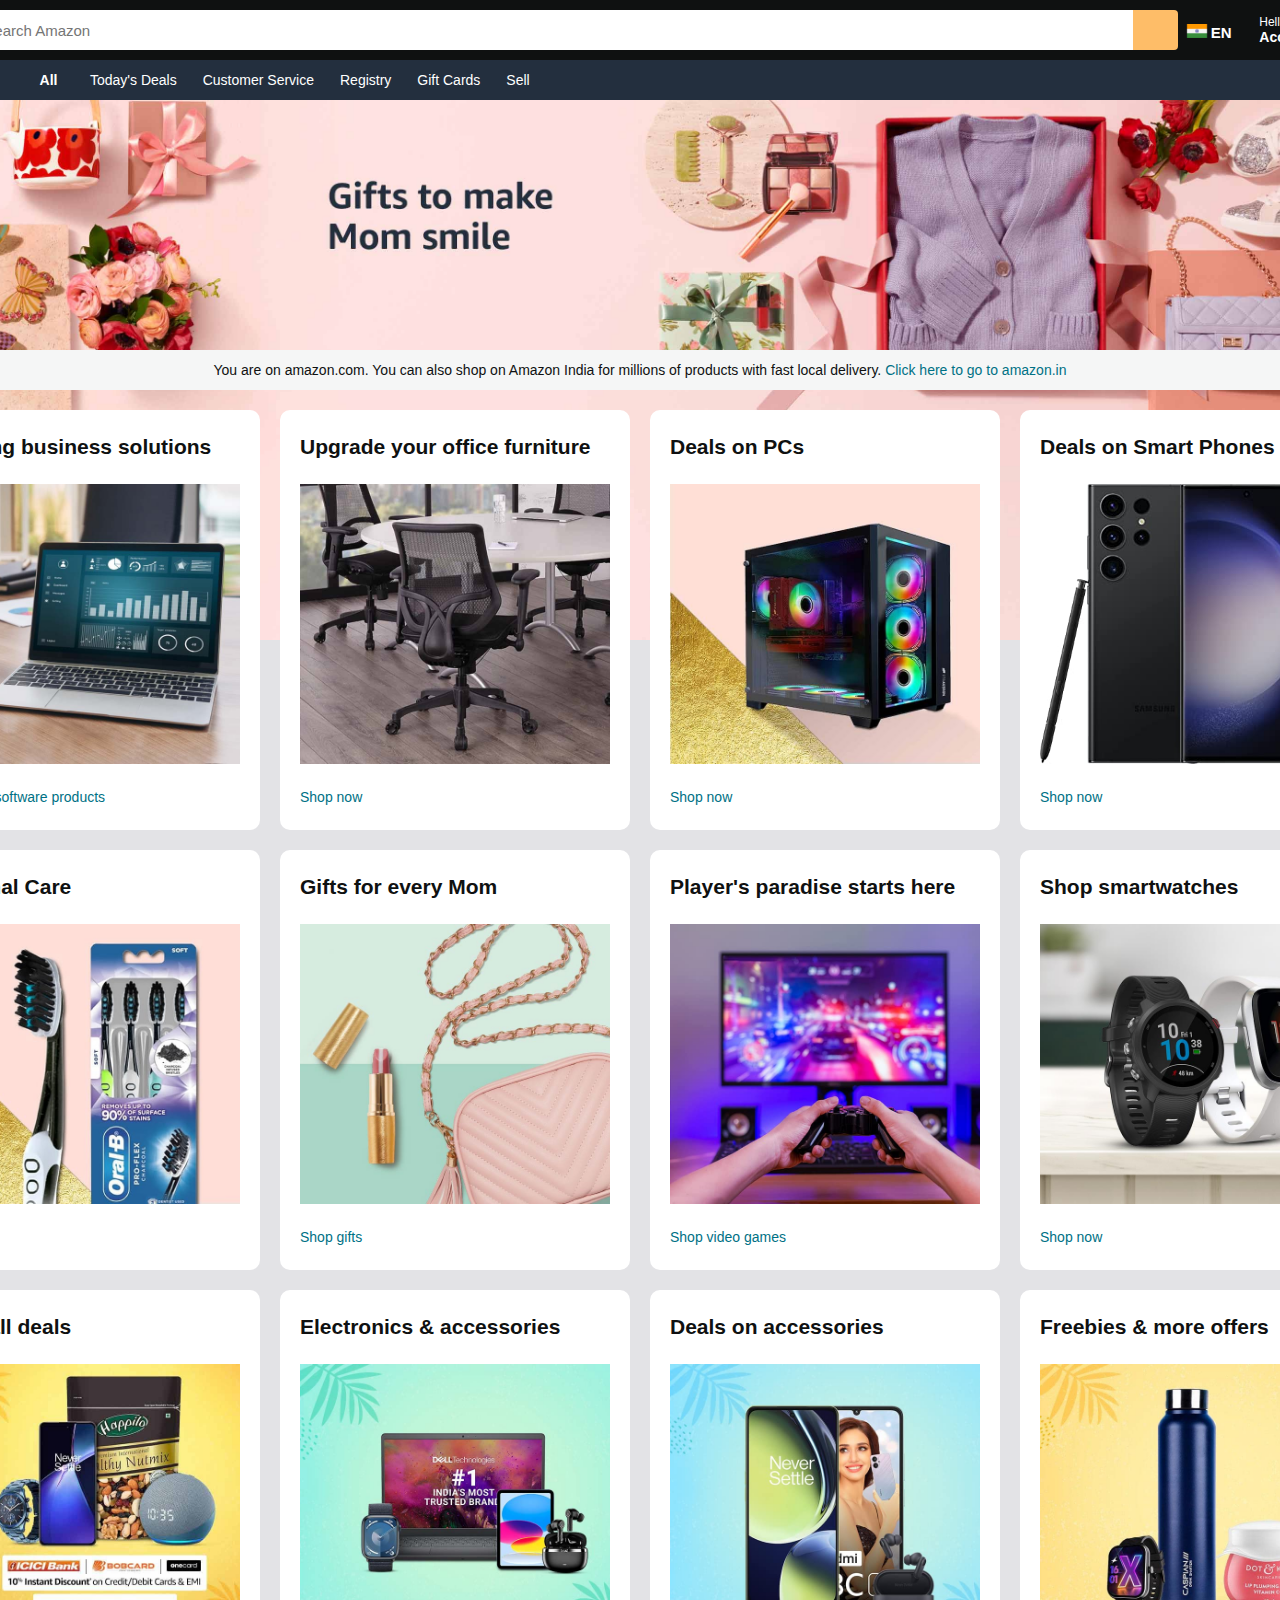
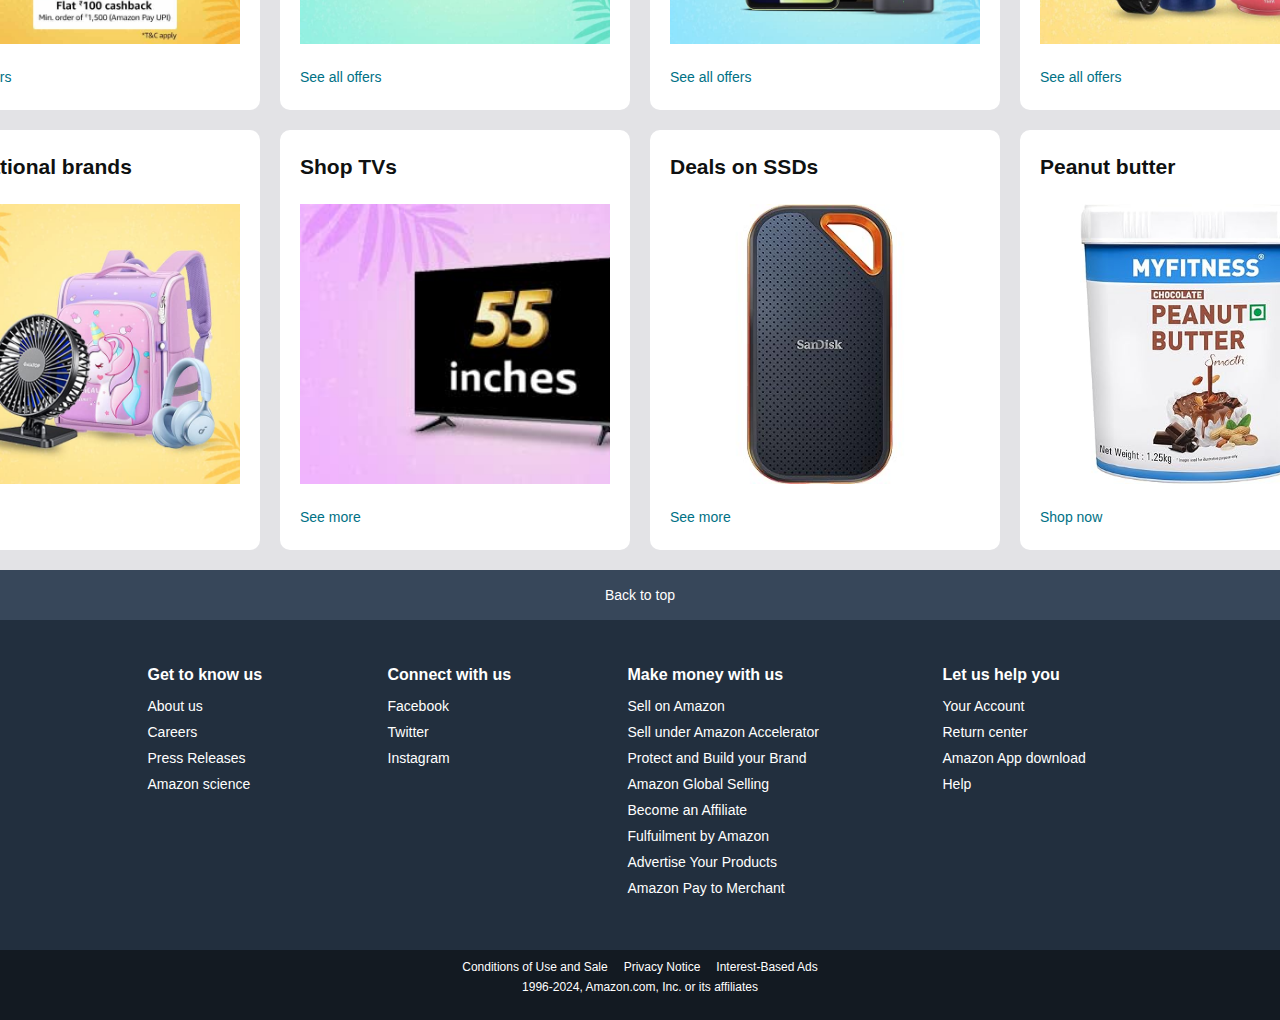
==== index.html @ 4bdab4f8 "Full Project" ====
<!DOCTYPE html>
<html lang="en">
    <head>
        <meta charset="UTF-8" />
        <meta name="viewport" content="width=device-width, initial-scale=1.0" />
        <link rel="stylesheet" href="style.css" />
        <link
            rel="stylesheet"
            href="https://cdnjs.cloudflare.com/ajax/libs/font-awesome/6.5.2/css/all.min.css"
            integrity="sha512-SnH5WK+bZxgPHs44uWIX+LLJAJ9/2PkPKZ5QiAj6Ta86w+fsb2TkcmfRyVX3pBnMFcV7oQPJkl9QevSCWr3W6A=="
            crossorigin="anonymous"
            referrerpolicy="no-referrer"
        />
        <title>Amazon</title>
    </head>
    <body>
        <head>
            <nav>
                <div class="nav1">
                    <div class="nav-left">
                        <div id="nav-logo" class="border">
                            <a href=""></a>
                        </div>
                        <div id="nav-location" class="border">
                            <div id="nav-location-logo">
                                <i class="fa-solid fa-location-dot"></i>
                            </div>
                            <div id="nav-location-text">
                                <span id="add-first">Deliver to</span>
                                <span id="add-second">India</span>
                            </div>
                        </div>
                    </div>

                    <div class="nav-fill">
                        <select id="search-dropdown">
                            <option>All</option>
                        </select>

                        <div id="search-box">
                            <input
                                id="search-box-text"
                                placeholder="Search Amazon"
                            />
                        </div>

                        <div id="search-button">
                            <i class="fa-solid fa-magnifying-glass"></i>
                        </div>
                    </div>

                    <div class="nav-tools">
                        <div id="nav-language" class="border">
                            <div id="nav-language-flag"></div>
                            <span id="nav-language-text"> EN </span>
                            <span id="nav-language-arrow">
                                <i class="fa-solid fa-caret-down"></i>
                            </span>
                        </div>

                        <div id="nav-signin" class="border">
                            <div id="nav-signin-text1">Hello, sign in</div>
                            <span id="nav-signin-text2"> Account & Lists </span>
                            <span id="nav-signin-arrow">
                                <i class="fa-solid fa-caret-down"></i>
                            </span>
                        </div>

                        <div id="nav-orders" class="border">
                            <div id="nav-orders-text1">Returns</div>
                            <div id="nav-orders-text2">& Orders</div>
                        </div>

                        <div id="nav-cart" class="border">
                            <div id="nav-cart-logo">
                                <i class="fa-solid fa-cart-arrow-down"></i>
                            </div>
                            <div id="nav-cart-text">Cart</div>
                        </div>
                    </div>
                </div>

                <div class="nav2">
                    <div id="nav2-sidebar-menu" class="border">
                        <div id="nav2-sidebar-menu-logo">
                            <i class="fa-solid fa-bars"></i>
                        </div>
                        <div id="nav2-sidebar-menu-text">All</div>
                    </div>

                    <div id="nav2-text" class="border">Today's Deals</div>
                    <div id="nav2-text" class="border">Customer Service</div>
                    <div id="nav2-text" class="border">Registry</div>
                    <div id="nav2-text" class="border">Gift Cards</div>
                    <div id="nav2-text" class="border">Sell</div>
                </div>
            </nav>
        </head>

        <main>
            <div class="main-section">
                <div class="hero-section">
                    <div class="hero-message">
                        <span>
                            You are on amazon.com. You can also shop on Amazon
                            India for millions of products with fast local
                            delivery.
                            <a href="https://www.amazon.in">Click here to go to amazon.in</a>
                        </span>
                    </div>
                </div>

                <div class="shop-section">
                    <div class="box1" id="hover">
                        <h2>Creating business solutions</h2>
                        <div id="image1"></div>
                        <div id="box1-link">
                            <a href="work.html">See more software products</a>
                        </div>
                    </div>
                    <div class="box2" id="hover">
                        <h2>Upgrade your office furniture</h2>
                        <div id="image2"></div>
                        <div id="box2-link">
                            <a href="work.html">Shop now</a>
                        </div>
                    </div>
                    <div class="box3" id="hover">
                        <h2>Deals on PCs</h2>
                        <div id="image3"></div>
                        <div id="box3-link">
                            <a href="work.html">Shop now</a>
                        </div>
                    </div>
                    <div class="box4" id="hover">
                        <h2>Deals on Smart Phones</h2>
                        <div id="image4"></div>
                        <div id="box4-link">
                            <a href="work.html">Shop now</a>
                        </div>
                    </div>
                </div>

                <div class="shop-section2">
                    <div class="box5" id="hover">
                        <h2>Personal Care</h2>
                        <div id="image5"></div>
                        <div id="box5-link">
                            <a href="work.html">See more</a>
                        </div>
                    </div>
                    <div class="box6" id="hover">
                        <h2>Gifts for every Mom</h2>
                        <div id="image6"></div>
                        <div id="box6-link">
                            <a href="work.html">Shop gifts</a>
                        </div>
                    </div>
                    <div class="box7" id="hover">
                        <h2>Player's paradise starts here</h2>
                        <div id="image7"></div>
                        <div id="box7-link">
                            <a href="work.html">Shop video games</a>
                        </div>
                    </div>
                    <div class="box8" id="hover">
                        <h2>Shop smartwatches</h2>
                        <div id="image8"></div>
                        <div id="box8-link">
                            <a href="work.html">Shop now</a>
                        </div>
                    </div>
                </div>

                <div class="shop-section3">
                    <div class="box9" id="hover">
                        <h2>Shop all deals</h2>
                        <div id="image9"></div>
                        <div id="box9-link">
                            <a href="work.html">See all offers</a>
                        </div>
                    </div>
                    <div class="box10" id="hover">
                        <h2>Electronics & accessories</h2>
                        <div id="image10"></div>
                        <div id="box10-link">
                            <a href="work.html">See all offers</a>
                        </div>
                    </div>
                    <div class="box11" id="hover">
                        <h2>Deals on accessories</h2>
                        <div id="image11"></div>
                        <div id="box11-link">
                            <a href="work.html">See all offers</a>
                        </div>
                    </div>
                    <div class="box12" id="hover">
                        <h2>Freebies & more offers</h2>
                        <div id="image12"></div>
                        <div id="box12-link">
                            <a href="work.html">See all offers</a>
                        </div>
                    </div>
                </div>

                <div class="shop-section4">
                    <div class="box13" id="hover">
                        <h2>International brands</h2>
                        <div id="image13"></div>
                        <div id="box13-link">
                            <a href="work.html">See more</a>
                        </div>
                    </div>
                    <div class="box14" id="hover">
                        <h2>Shop TVs</h2>
                        <div id="image14"></div>
                        <div id="box14-link">
                            <a href="work.html">See more</a>
                        </div>
                    </div>
                    <div class="box15" id="hover">
                        <h2>Deals on SSDs</h2>
                        <div id="image15"></div>
                        <div id="box15-link">
                            <a href="work.html">See more</a>
                        </div>
                    </div>
                    <div class="box16" id="hover">
                        <h2>Peanut butter</h2>
                        <div id="image16"></div>
                        <div id="box16-link">
                            <a href="work.html">Shop now</a>
                        </div>
                    </div>
                </div>
            </div>
            <div class="blank-canvas"></div>
        </main>

        <footer>
            <div class="footer-bar">
                <a href="index.html">Back to top</a>
            </div>
            <div class="footer-content">
                <div class="footer-textbox1">
                    <div>
                        <h4>Get to know us</h4>
                    </div>
                    <div id="footer-a">
                        <a>About us</a>
                    </div>
                    <div id="footer-a">
                        <a>Careers</a>
                    </div>
                    <div id="footer-a">
                        <a>Press Releases</a>
                    </div>
                    <div id="footer-a">
                        <a>Amazon science</a>
                    </div>
                </div>
                <div class="space"></div>
                <div class="footer-textbox2">
                    <div>
                        <h4>Connect with us</h4>
                    </div>
                    <div id="footer-a">
                        <a>Facebook</a>
                    </div>
                    <div id="footer-a">
                        <a>Twitter</a>
                    </div>
                    <div id="footer-a">
                        <a>Instagram</a>
                    </div>
                </div>
                <div class="space"></div>
                <div class="footer-textbox3">
                    <div>
                        <h4>Make money with us</h4>
                    </div>
                    <div id="footer-a">
                        <a>Sell on Amazon</a>
                    </div>
                    <div id="footer-a">
                        <a>Sell under Amazon Accelerator</a>
                    </div>
                    <div id="footer-a">
                        <a>Protect and Build your Brand</a>
                    </div>
                    <div id="footer-a">
                        <a>Amazon Global Selling</a>
                    </div>
                    <div id="footer-a">
                        <a>Become an Affiliate</a>
                    </div>
                    <div id="footer-a">
                        <a>Fulfuilment by Amazon</a>
                    </div>
                    <div id="footer-a">
                        <a>Advertise Your Products</a>
                    </div>
                    <div id="footer-a">
                        <a>Amazon Pay to Merchant</a>
                    </div>
                </div>
                <div class="space"></div>
                <div class="footer-textbox4">
                    <div>
                        <h4>Let us help you</h4>
                    </div>
                    <div id="footer-a">
                        <a>Your Account</a>
                    </div>
                    <div id="footer-a">
                        <a>Return center</a>
                    </div>
                    <div id="footer-a">
                        <a>Amazon App download</a>
                    </div>
                    <div id="footer-a">
                        <a>Help</a>
                    </div>
                </div>
            </div>
            <div class="footer-end">
                <div id="footer-end-text1">
                    <div>Conditions of Use and Sale</div>
                    <div>Privacy Notice</div>
                    <div>Interest-Based Ads</div>
                </div>
                <div id="footer-end-text2">
                    <div>
                        <i class="fa-regular fa-copyright"></i>
                        1996-2024, Amazon.com, Inc. or its affiliates
                    </div>
                </div>
            </div>
        </footer>
    </body>
</html>
---- style.css ----
* {
    margin: 0;
    padding: 0;
    font-family: Arial, Helvetica, sans-serif;
}

body {
    background-color: #e3e3e6;
}

/* hover effect for boxs */
#hover:hover {
    transition: transform 0.3s ease;
    transform: scale(1.1);
}
#hover {
    transition: transform 0.5s ease;
    transform: scale(1);
    border-radius: 10px;
}
#hover a {
    text-decoration: none;
    color: #007185;
}
#hover a:hover {
    cursor: pointer;
    text-decoration: underline;
    color: #C7511F;
}

/* nav1 */
.nav1 {
    height: 60px;
    background-color: #0f1111;
    display: flex;
    align-items: center;
    justify-content: center;
}

/* nav left */
.nav-left {
    height: 60px;
    width: 224.63px;
    display: flex;
    align-items: center;
    justify-content: center;
}

.border {
    border: 1px solid transparent;
    border-radius: 3px;
}
/* border hover effect */
.border:hover {
    border-color: white;
    cursor: pointer;
}

#nav-logo {
    background-image: url(Assets/amazon_logo.png);
    background-size: cover;
    height: 50px;
    width: 113px;
    margin: 1px;
    padding: 0px 8px 0px 5px;
}

#nav-location {
    color: white;
    height: 50px;
    width: 90px;
    margin: 5px 2px 5px 0px;
    padding: 0px 9px;
    display: flex;
    align-items: center;
    justify-content: center;
}

#nav-location-logo {
    margin: 8px 8px 0px 8px;
}

#nav-location-text {
    font-size: 12px;
}

#add-first {
    color: #cccccc;
}

#add-second {
    font-size: 14px;
    font-weight: bolder;
}

/* nav-fill */
.nav-fill {
    height: 60px;
    width: 1295.52px;
    font-size: 14px;
    display: flex;
    align-items: center;
    justify-content: center;
}

#search-dropdown {
    height: 40px;
    width: 52px;
    background-color: #e6e6e6;
    padding: 0px 0px 0px 5px;
    border-top-left-radius: 4px;
    border-bottom-left-radius: 4px;
    border: 0px;
}
#search-dropdown:hover {
    opacity: 0.9;
    cursor: pointer;
}

#search-box {
    height: 40px;
    width: 1155.52;
    padding: 0px;
    margin: 0px;
    border: 0px;
}
#search-box-text {
    height: 24px;
    width: 1149px;
    padding: 8px 0px 8px 6px;
    border: 0px;
    font-size: 15px;
}

#search-button {
    height: 40px;
    width: 45px;
    font-size: 21px;
    border: 0px;
    border-top-right-radius: 4px;
    border-bottom-right-radius: 4px;
    background-color: #febd68;
    display: flex;
    align-items: center;
    justify-content: center;
}
#search-button:hover {
    opacity: 0.9;
    cursor: pointer;
}

/* nav-tools */
.nav-tools {
    height: 60px;
    width: 400px;
    font-size: 14px;
    display: flex;
    align-items: center;
    justify-content: center;
}

/* nav-language select box */
#nav-language {
    height: 50px;
    width: 74px;
    color: white;
    display: flex;
    justify-content: center;
    align-items: center;
}

#nav-language-flag {
    background-image: url(Assets/indian_flag.png);
    background-size: cover;
    height: 20px;
    width: 22px;
}

#nav-language-text {
    height: 11px;
    width: 20px;
    font-size: 15px;
    font-weight: bold;
    text-align: center;
    padding-left: 3px;
    padding-bottom: 2px;
}

#nav-language-arrow {
    height: 4px;
    width: 8px;
    text-align: center;
    padding: 0px 0px 4px 3px;
}

/* nav-signin box */
#nav-signin {
    height: 50px;
    width: 132px;
    color: white;
    padding: 0px 9px 0px 9px;
}

#nav-signin-text1 {
    font-size: 12px;
    padding: 10px 0px 0px 0px;
}

#nav-signin-text2 {
    font-weight: bold;
}

#nav-signin-arrow {
    font-size: 10px;
}

/* nav-orders box */
#nav-orders {
    height: 50px;
    width: 77px;
    color: white;
    padding: 0px 9px 0px 9px;
}

#nav-orders-text1 {
    font-size: 12px;
    padding: 10px 0px 0px 0px;
}

#nav-orders-text2 {
    font-weight: bold;
}

/* nav-cart box */
#nav-cart {
    height: 50px;
    width: 84px;
    color: white;
    font-size: 14px;
    padding: 0px 9px 0px 5px;
    display: flex;
    align-items: center;
    justify-content: center;
}

#nav-cart-logo {
    font-size: 28px;
}

#nav-cart-text {
    padding-top: 15px;
    font-weight: bold;
}

/* nav2 */
.nav2 {
    height: 40px;
    background-color: #232f3e;
    color: white;
    font-size: 14px;
    padding: 0px 0px 0px 15px;
    display: flex;
    align-items: center;
    justify-content: flex-start;
}

#nav2-sidebar-menu {
    height: 36px;
    width: 60px;
    display: flex;
    align-items: center;
    justify-content: center;
}

#nav2-sidebar-menu-logo {
    font-size: 20px;
}

#nav2-sidebar-menu-text {
    font-weight: bold;
    padding-left: 5px;
}

#nav2-text {
    padding: 10px 12px 10px 12px;
}

/* main */
.main-section {
    background-color: #e3e3e6;
    color: #0f1111;
    font-size: 14px;
    display: flex;
    justify-content: center;
}

/* hero section */
.hero-section {
    background-image: url(Assets/hero_image.jpg);
    background-size: cover;
    height: 540px;
    width: 1500px;
    margin: 0px 210px 0px 210px;
    display: flex;
    align-items: center;
    justify-content: center;
    border-radius: 0px 0px 50px 50px;
}

.hero-message {
    width: 1460px;
    height: 40px;
    background-color: #f5f6f6;
    display: flex;
    align-items: center;
    justify-content: center;
    border-radius: 10px;
}

.hero-message a {
    color: #007185;
    text-decoration: none;
}
.hero-message a:hover {
    cursor: pointer;
    color: #C7511F;
}

/* shop section  */
.shop-section {
    height: 450px;
    width: 1500px;
    position: absolute;
    top: 395px;
    display: flex;
    justify-content: space-evenly;
    align-items: center;
}

/* box 1 */
.box1 {
    height: 420px;
    width: 350px;
    background-color: white;
}
.box1 h2 {
    padding: 25px 20px 25px 20px;
}
#image1 {
    height: 280px;
    background-image: url(Assets/box1_image.jpg);
    background-size: cover;
    margin: 0px 20px 0px 20px;
}
#box1-link {
    padding: 25px 20px 25px 20px;
}

/* box 2 */
.box2 {
    height: 420px;
    width: 350px;
    background-color: white;
}
.box2 h2 {
    padding: 25px 20px 25px 20px;
}
#image2 {
    height: 280px;
    background-image: url(Assets/box2_image.jpg);
    background-size: cover;
    margin: 0px 20px 0px 20px;
}
#box2-link {
    padding: 25px 20px 25px 20px;
}

/* box 3 */
.box3 {
    height: 420px;
    width: 350px;
    background-color: white;
}
.box3 h2 {
    padding: 25px 20px 25px 20px;
}
#image3 {
    height: 280px;
    background-image: url(Assets/box3_image.jpg);
    background-size: cover;
    margin: 0px 20px 0px 20px;
}
#box3-link {
    padding: 25px 20px 25px 20px;
}

/* box 4 */
.box4 {
    height: 420px;
    width: 350px;
    background-color: white;
}
.box4 h2 {
    padding: 25px 20px 25px 20px;
}
#image4 {
    height: 280px;
    width: 270px;
    background-image: url(Assets/box4_image.jpg);
    background-size: cover;
    margin: 0px 20px 0px 20px;
}
#box4-link {
    padding: 25px 20px 25px 20px;
}

.shop-section2 {
    height: 450px;
    width: 1500px;
    display: flex;
    justify-content: space-evenly;
    align-items: center;
    position: absolute;
    top: 835px;
}

/* box 5 */
.box5 {
    height: 420px;
    width: 350px;
    background-color: white;
}
.box5 h2 {
    padding: 25px 20px 25px 20px;
}
#image5 {
    height: 280px;
    background-image: url(Assets/box5_image.jpg);
    background-size: cover;
    margin: 0px 20px 0px 20px;
}
#box5-link {
    padding: 25px 20px 25px 20px;
}

/* box 6 */
.box6 {
    height: 420px;
    width: 350px;
    background-color: white;
}
.box6 h2 {
    padding: 25px 20px 25px 20px;
}
#image6 {
    height: 280px;
    background-image: url(Assets/box6_image.jpg);
    background-size: cover;
    margin: 0px 20px 0px 20px;
}
#box6-link {
    padding: 25px 20px 25px 20px;
}

/* box 7 */
.box7 {
    height: 420px;
    width: 350px;
    background-color: white;
}
.box7 h2 {
    padding: 25px 20px 25px 20px;
}
#image7 {
    height: 280px;
    background-image: url(Assets/box7_image.jpg);
    background-size: cover;
    margin: 0px 20px 0px 20px;
}
#box7-link {
    padding: 25px 20px 25px 20px;
}

/* box 8 */
.box8 {
    height: 420px;
    width: 350px;
    background-color: white;
}
.box8 h2 {
    padding: 25px 20px 25px 20px;
}
#image8 {
    height: 280px;
    background-image: url(Assets/box8_image.jpg);
    background-size: cover;
    margin: 0px 20px 0px 20px;
}
#box8-link {
    padding: 25px 20px 25px 20px;
}

.shop-section3 {
    height: 450px;
    width: 1500px;
    display: flex;
    position: absolute;
    align-items: center;
    justify-content: space-evenly;
    top: 1275px;
}

/* box 9 */
.box9 {
    height: 420px;
    width: 350px;
    background-color: white;
}
.box9 h2 {
    padding: 25px 20px 25px 20px;
}
#image9 {
    height: 280px;
    background-image: url(Assets/box9_image.jpg);
    background-size: cover;
    margin: 0px 20px 0px 20px;
}
#box9-link {
    padding: 25px 20px 25px 20px;
}

/* box 10 */
.box10 {
    height: 420px;
    width: 350px;
    background-color: white;
}
.box10 h2 {
    padding: 25px 20px 25px 20px;
}
#image10 {
    height: 280px;
    background-image: url(Assets/box10_image.jpg);
    background-size: cover;
    margin: 0px 20px 0px 20px;
}
#box10-link {
    padding: 25px 20px 25px 20px;
}

/* box 11 */
.box11 {
    height: 420px;
    width: 350px;
    background-color: white;
}
.box11 h2 {
    padding: 25px 20px 25px 20px;
}
#image11 {
    height: 280px;
    background-image: url(Assets/box11_image.jpg);
    background-size: cover;
    margin: 0px 20px 0px 20px;
}
#box11-link {
    padding: 25px 20px 25px 20px;
}

/* box 12 */
.box12 {
    height: 420px;
    width: 350px;
    background-color: white;
}
.box12 h2 {
    padding: 25px 20px 25px 20px;
}
#image12 {
    height: 280px;
    background-image: url(Assets/box12_image.jpg);
    background-size: cover;
    margin: 0px 20px 0px 20px;
}
#box12-link {
    padding: 25px 20px 25px 20px;
}

.shop-section4 {
    height: 450px;
    width: 1500px;
    display: flex;
    justify-content: space-evenly;
    align-items: center;
    position: absolute;
    top: 1715px;
}

/* box 13 */
.box13 {
    height: 420px;
    width: 350px;
    background-color: white;
}
.box13 h2 {
    padding: 25px 20px 25px 20px;
}
#image13 {
    height: 280px;
    background-image: url(Assets/box13_image.jpg);
    background-size: cover;
    margin: 0px 20px 0px 20px;
}
#box13-link {
    padding: 25px 20px 25px 20px;
}

/* box 14 */
.box14 {
    height: 420px;
    width: 350px;
    background-color: white;
}
.box14 h2 {
    padding: 25px 20px 25px 20px;
}
#image14 {
    height: 280px;
    background-image: url(Assets/box14_image.jpg);
    background-size: cover;
    margin: 0px 20px 0px 20px;
}
#box14-link {
    padding: 25px 20px 25px 20px;
}

/* box 15 */
.box15 {
    height: 420px;
    width: 350px;
    background-color: white;
}
.box15 h2 {
    padding: 25px 20px 25px 20px;
}
#image15 {
    height: 280px;
    background-image: url(Assets/box15_image.jpg);
    background-size: cover;
    margin: 0px 90px 0px 30px;
}
#box15-link {
    padding: 25px 20px 25px 20px;
}

/* box 16 */
.box16 {
    height: 420px;
    width: 350px;
    background-color: white;
}
.box16 h2 {
    padding: 25px 20px 25px 20px;
}
#image16 {
    height: 280px;
    background-image: url(Assets/box16_image.jpg);
    background-size: cover;
    margin: 0px 60px 0px 60px;
}
#box16-link {
    padding: 25px 20px 25px 20px;
}

/* Blank canvas */
.blank-canvas {
    height: 1530px;
    width: 100%;
    background-color: transparent;
}

/* footer */
.footer-bar {
    height: 50px;
    background-color: #37475a;
    display: flex;
    align-items: center;
    justify-content: center;
    color: white;
    font-size: 14px;
}
.footer-bar a {
    color: white;
    text-decoration: none;
}
.footer-bar:hover {
    opacity: 0.9;
    cursor: pointer;
}

.footer-content {
    height: 330px;
    background-color: #222f3e;
    color: white;
    display: flex;
    justify-content: center;
    align-items: center;
}

.footer-textbox1 {
    width: 140px;
    height: 250px;
}
.footer-textbox1 h4 {
    font-weight: bolder;
    margin: 6px 0px 14px;
}
#footer-a {
    color: #ffffff;
    font-size: 14px;
    font-weight: lighter;
    margin: 10px 0px 10px 0px;
}

.footer-textbox2 {
    width: 140px;
    height: 250px;
}
.footer-textbox2 h4 {
    font-weight: bolder;
    margin: 6px 0px 14px;
}
#footer-a {
    color: #ffffff;
    font-size: 14px;
    font-weight: lighter;
    margin: 10px 0px 10px 0px;
}

.footer-textbox3 {
    width: 215px;
    height: 250px;
}
.footer-textbox3 h4 {
    font-weight: bolder;
    margin: 6px 0px 14px;
}
#footer-a {
    color: #ffffff;
    font-size: 14px;
    font-weight: lighter;
    margin: 10px 0px 10px 0px;
}

.footer-textbox4 {
    width: 190px;
    height: 250px;
}
.footer-textbox4 h4 {
    font-weight: bolder;
    margin: 6px 0px 14px;
}
#footer-a {
    color: #ffffff;
    font-size: 14px;
    font-weight: lighter;
    margin: 10px 0px 10px 0px;
}
#footer-a:hover {
    text-decoration: underline;
    cursor: pointer;
}

.space {
    width: 100px;
    height: 250px;
}

/* footer end */
.footer-end {
    height: 50px;
    padding: 10px 0px 10px 0px;
    background-color: #131a22;
    color: white;
    font-size: 12px;
}

#footer-end-text1 {
    display: flex;
    justify-content: center;
    align-items: center;
}

#footer-end-text1 div {
    margin: 0px 8px 0px 8px;
}
#footer-end-text1:hover {
    text-decoration: underline;
    cursor: pointer;
}

#footer-end-text2 {
    display: flex;
    justify-content: center;
    align-items: center;
}

#footer-end-text2 div {
    margin: 6px 10px 6px 10px;
}
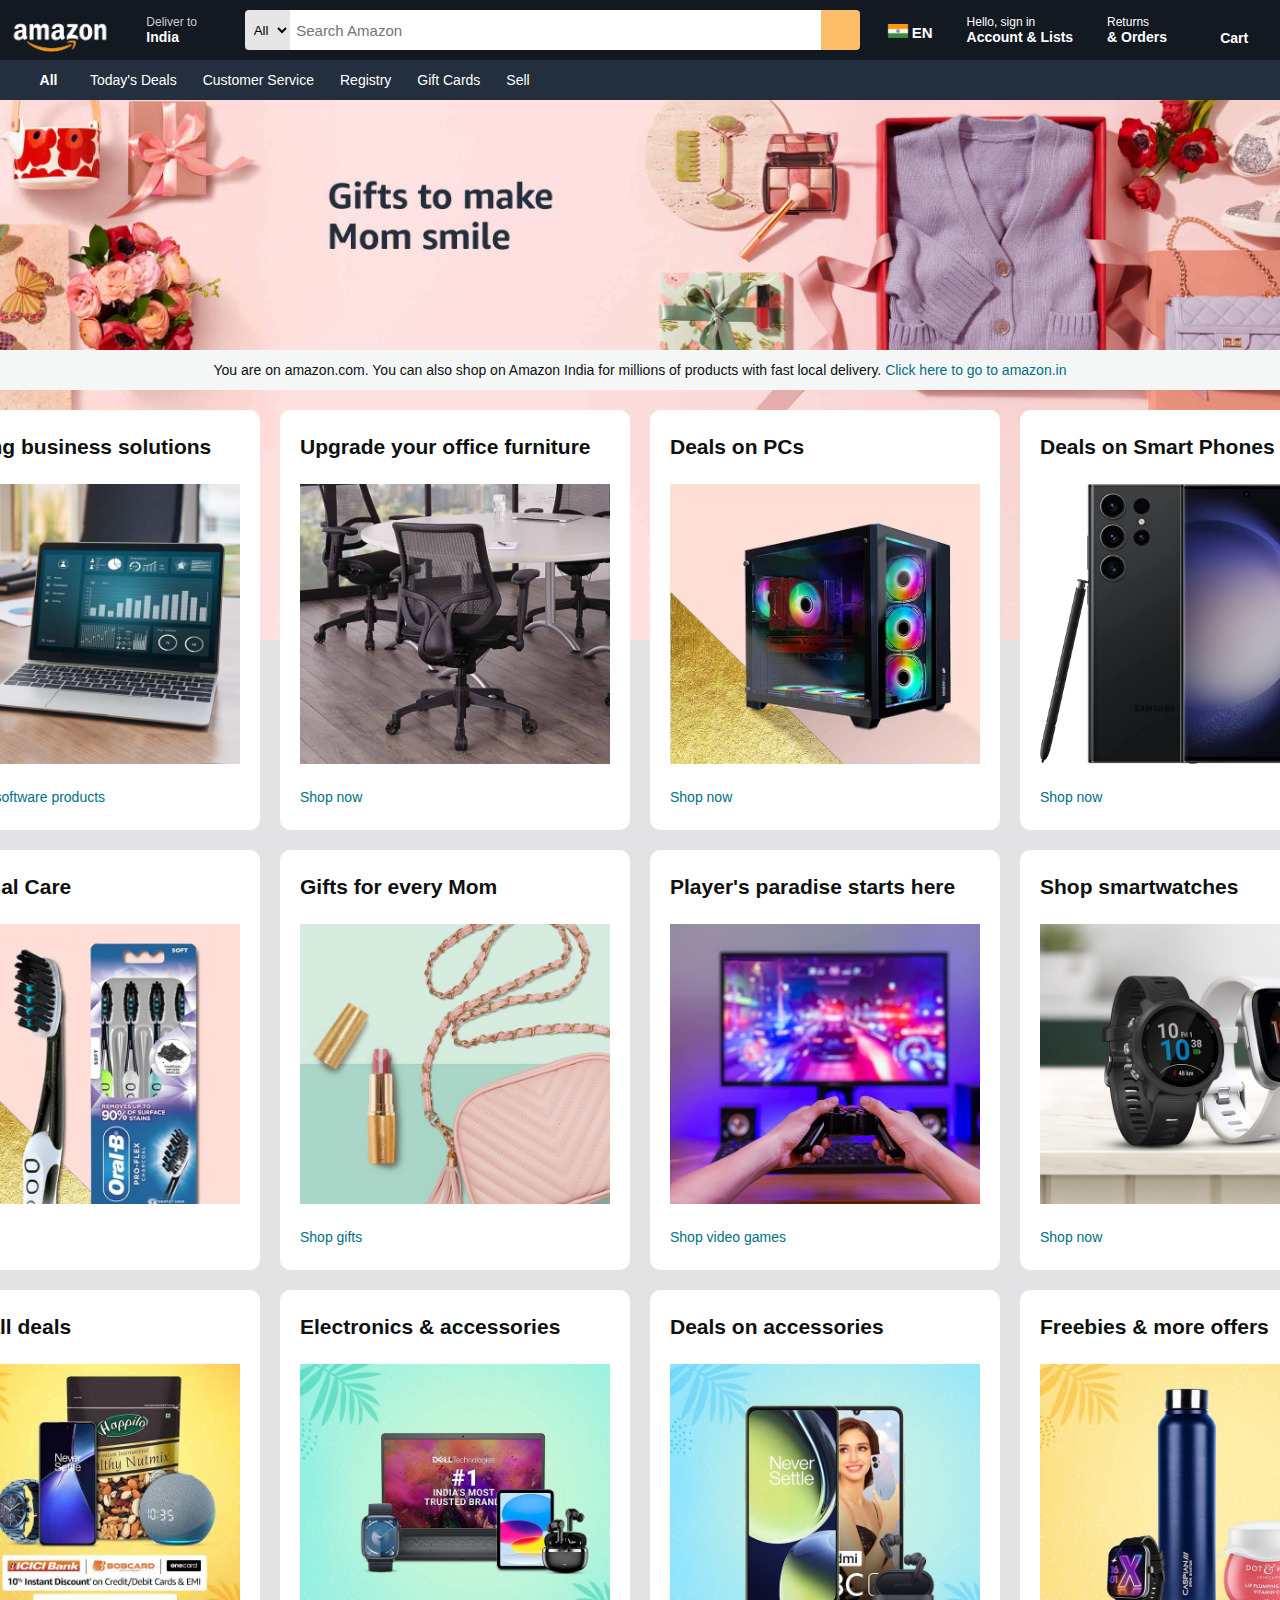
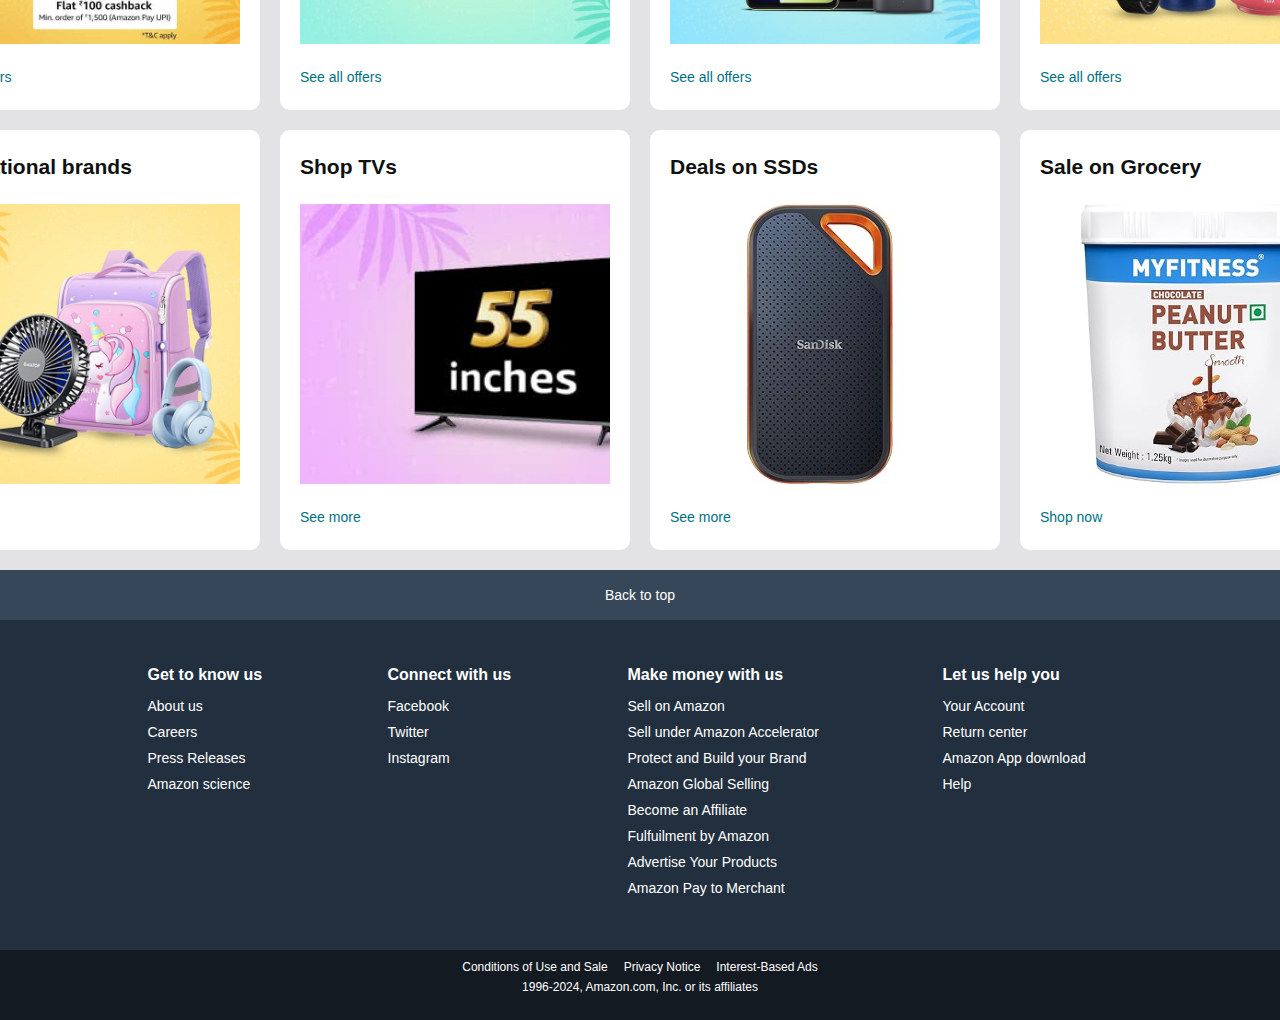
==== commit 811f13b0: "Made navbar responsive" ====
--- a/index.html
+++ b/index.html
@@ -11,7 +11,8 @@
             crossorigin="anonymous"
             referrerpolicy="no-referrer"
         />
-        <title>Amazon</title>
+        <link rel="icon" type="image" href="Assets/page-logo.jpg">
+        <title>Amazon.com</title>
     </head>
     <body>
         <head>
@@ -226,7 +227,7 @@
                         </div>
                     </div>
                     <div class="box16" id="hover">
-                        <h2>Peanut butter</h2>
+                        <h2>Sale on Grocery</h2>
                         <div id="image16"></div>
                         <div id="box16-link">
                             <a href="work.html">Shop now</a>
--- a/style.css
+++ b/style.css
@@ -31,7 +31,7 @@
 /* nav1 */
 .nav1 {
     height: 60px;
-    background-color: #0f1111;
+    background-color: #131921;
     display: flex;
     align-items: center;
     justify-content: center;
@@ -96,11 +96,12 @@
 /* nav-fill */
 .nav-fill {
     height: 60px;
-    width: 1295.52px;
-    font-size: 14px;
-    display: flex;
-    align-items: center;
-    justify-content: center;
+    width: 100%;
+    font-size: 14px;
+    display: flex;
+    align-items: center;
+    justify-content: center;
+    padding: 0px 20px 0px 20px;
 }
 
 #search-dropdown {
@@ -119,17 +120,18 @@
 
 #search-box {
     height: 40px;
-    width: 1155.52;
+    width: 100%;
     padding: 0px;
     margin: 0px;
     border: 0px;
 }
 #search-box-text {
     height: 24px;
-    width: 1149px;
+    width: 100%;
     padding: 8px 0px 8px 6px;
     border: 0px;
     font-size: 15px;
+    background-color: white;
 }
 
 #search-button {
@@ -198,7 +200,7 @@
     height: 50px;
     width: 132px;
     color: white;
-    padding: 0px 9px 0px 9px;
+    padding: 0px 9px 0px 16px;
 }
 
 #nav-signin-text1 {
@@ -245,6 +247,7 @@
 
 #nav-cart-logo {
     font-size: 28px;
+    padding: 0px 5px 0px 0px;
 }
 
 #nav-cart-text {
